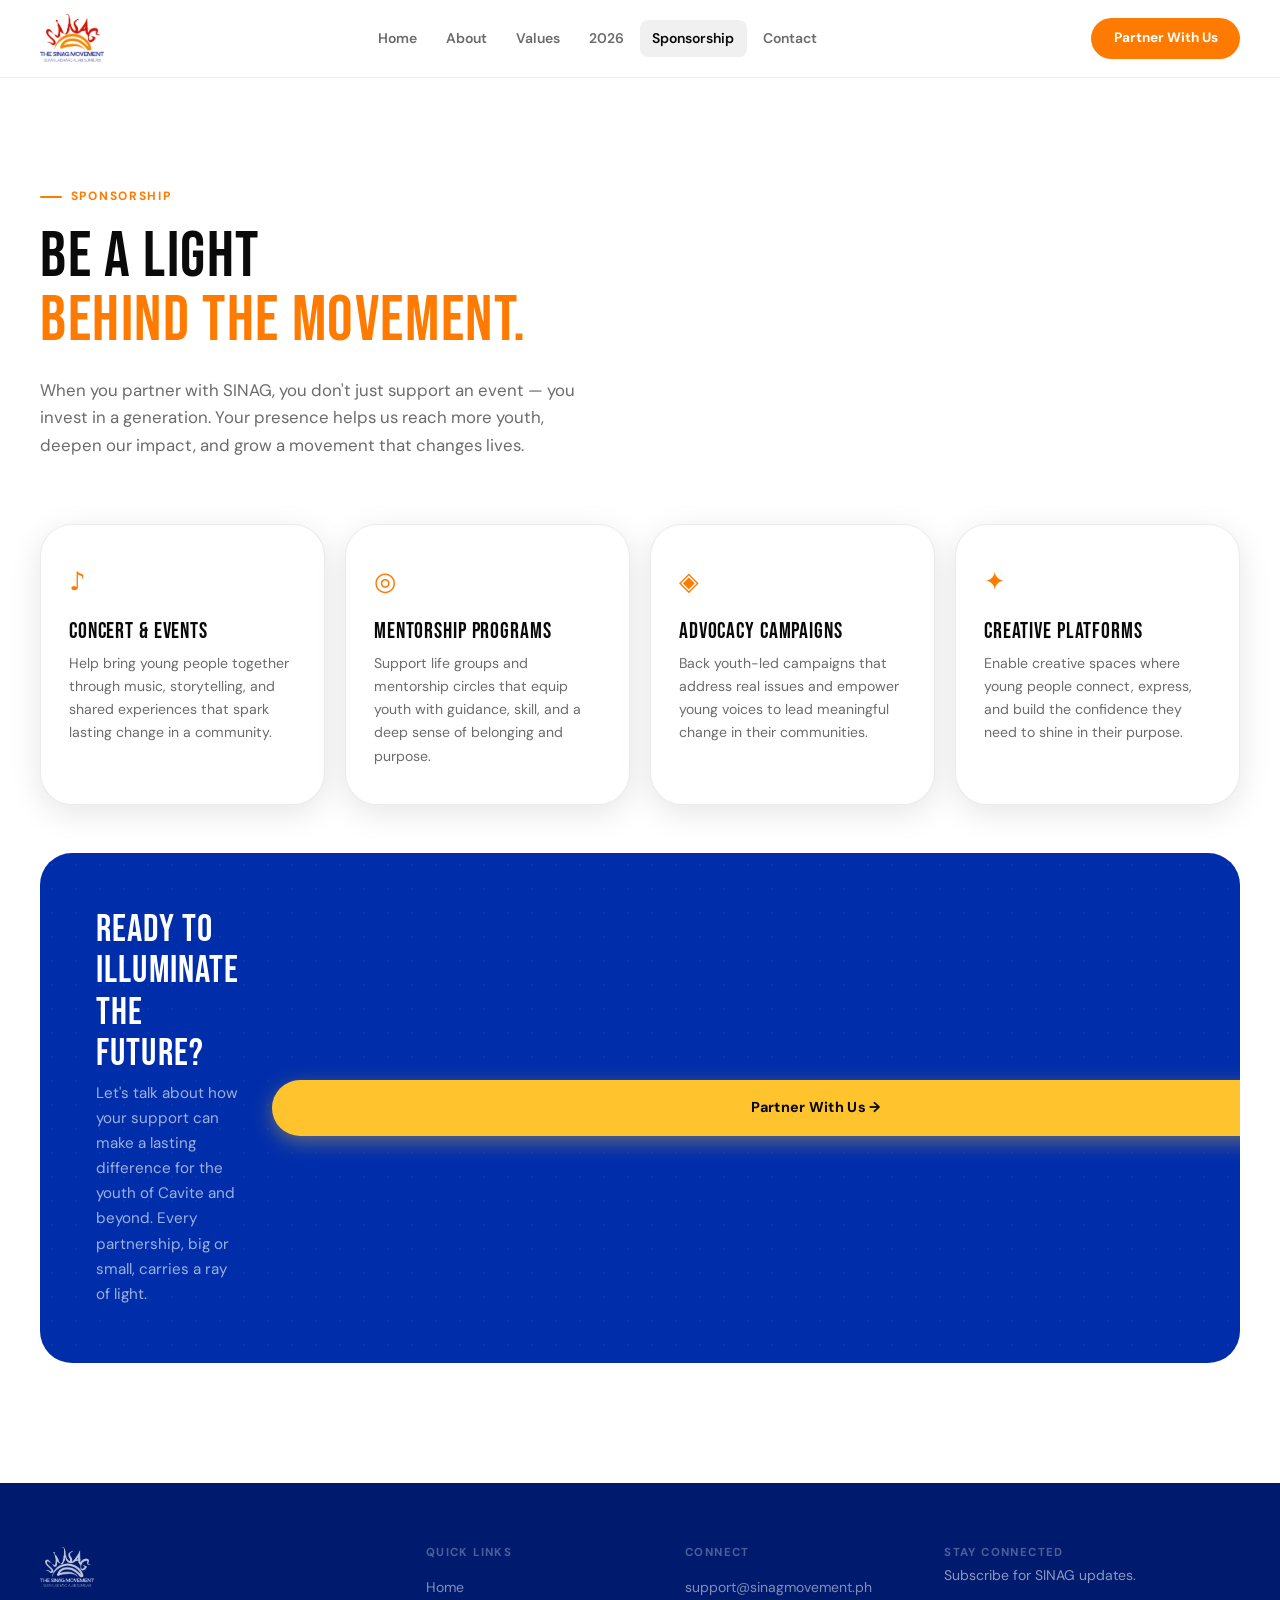
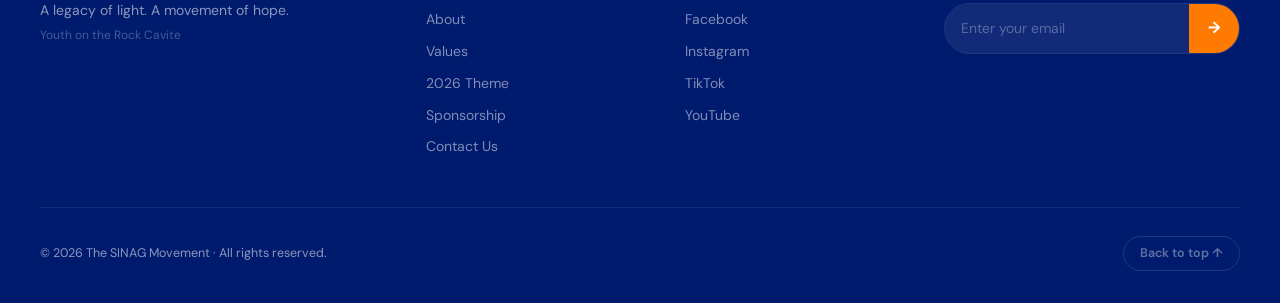
==== sponsorship.html @ fb081a38 "Breaking down landing pages into pages" ====
<!DOCTYPE html>
<html lang="en">
<head>
  <meta charset="UTF-8" />
  <meta name="viewport" content="width=device-width, initial-scale=1" />
  <title>Partner With SINAG — Sponsorship &amp; Support</title>
  <meta name="description" content="Partner with SINAG 2026 and invest in a generation. Your support powers concerts, mentorship, advocacy, and creative platforms for the youth." />
  <link rel="preconnect" href="https://fonts.googleapis.com" />
  <link rel="preconnect" href="https://fonts.gstatic.com" crossorigin />
  <link href="https://fonts.googleapis.com/css2?family=Bebas+Neue&family=DM+Sans:ital,opsz,wght@0,9..40,300;0,9..40,400;0,9..40,500;0,9..40,600;0,9..40,700;1,9..40,400&display=swap" rel="stylesheet" />
  <link rel="stylesheet" href="styles.css" />
</head>
<body>

  <!-- NAV -->
  <header class="nav-bar" id="top">
    <div class="container">
      <nav class="nav">
        <a class="nav__logo" href="index.html" aria-label="SINAG Movement home">
          <img src="assets/logo-official.png" alt="The SINAG Movement" />
        </a>
        <button class="nav__hamburger" aria-expanded="false" aria-controls="navMenu" aria-label="Toggle menu">
          <span></span><span></span><span></span>
        </button>
        <div class="nav__links" id="navMenu">
          <a href="index.html">Home</a>
          <a href="about.html">About</a>
          <a href="values.html">Values</a>
          <a href="2026.html">2026</a>
          <a href="sponsorship.html">Sponsorship</a>
          <a href="contact.html">Contact</a>
        </div>
        <a class="nav__cta" href="contact.html">Partner With Us</a>
      </nav>
    </div>
  </header>

  <main>

    <!-- SPONSORSHIP -->
    <section class="section page-top" id="sponsorship">
      <div class="container">

        <div class="sponsor-header">
          <div class="eyebrow">Sponsorship</div>
          <h2 class="section-title">Be a light<br><em>behind the movement.</em></h2>
          <p class="section-lead">When you partner with SINAG, you don't just support an event — you invest in a generation. Your presence helps us reach more youth, deepen our impact, and grow a movement that changes lives.</p>
        </div>

        <div class="sponsor-impact-grid">
          <div class="sponsor-impact reveal">
            <span class="sponsor-impact__icon">♪</span>
            <h3>Concert &amp; Events</h3>
            <p>Help bring young people together through music, storytelling, and shared experiences that spark lasting change in a community.</p>
          </div>
          <div class="sponsor-impact reveal">
            <span class="sponsor-impact__icon">◎</span>
            <h3>Mentorship Programs</h3>
            <p>Support life groups and mentorship circles that equip youth with guidance, skill, and a deep sense of belonging and purpose.</p>
          </div>
          <div class="sponsor-impact reveal">
            <span class="sponsor-impact__icon">◈</span>
            <h3>Advocacy Campaigns</h3>
            <p>Back youth-led campaigns that address real issues and empower young voices to lead meaningful change in their communities.</p>
          </div>
          <div class="sponsor-impact reveal">
            <span class="sponsor-impact__icon">✦</span>
            <h3>Creative Platforms</h3>
            <p>Enable creative spaces where young people connect, express, and build the confidence they need to shine in their purpose.</p>
          </div>
        </div>

        <div class="sponsor-cta-band">
          <div class="sponsor-cta-band__content">
            <h3>Ready to illuminate the future?</h3>
            <p>Let's talk about how your support can make a lasting difference for the youth of Cavite and beyond. Every partnership, big or small, carries a ray of light.</p>
          </div>
          <a class="btn btn--gold" href="contact.html">Partner With Us →</a>
        </div>

      </div>
    </section>

  </main>

  <!-- FOOTER -->
  <footer class="footer">
    <div class="container">
      <div class="footer-grid">
        <div class="footer-brand">
          <img src="assets/logo-official.png" alt="The SINAG Movement" class="footer-logo" loading="lazy" />
          <p>A legacy of light. A movement of hope.</p>
          <p class="footer-copy">Youth on the Rock Cavite</p>
        </div>
        <div class="footer-links">
          <h4>Quick Links</h4>
          <a href="index.html">Home</a>
          <a href="about.html">About</a>
          <a href="values.html">Values</a>
          <a href="2026.html">2026 Theme</a>
          <a href="sponsorship.html">Sponsorship</a>
          <a href="contact.html">Contact Us</a>
        </div>
        <div class="footer-links">
          <h4>Connect</h4>
          <a href="mailto:support@sinagmovement.ph">support@sinagmovement.ph</a>
          <a href="https://www.facebook.com" target="_blank" rel="noreferrer">Facebook</a>
          <a href="https://www.instagram.com" target="_blank" rel="noreferrer">Instagram</a>
          <a href="https://www.tiktok.com" target="_blank" rel="noreferrer">TikTok</a>
          <a href="https://www.youtube.com" target="_blank" rel="noreferrer">YouTube</a>
        </div>
        <div class="footer-newsletter">
          <h4>Stay Connected</h4>
          <p>Subscribe for SINAG updates.</p>
          <form class="newsletter-form" novalidate>
            <input type="email" placeholder="Enter your email" autocomplete="email" />
            <button type="submit" aria-label="Subscribe">→</button>
          </form>
        </div>
      </div>
      <div class="footer-bottom">
        <span>© 2026 The SINAG Movement · All rights reserved.</span>
        <a href="#top" class="footer-back">Back to top ↑</a>
      </div>
    </div>
  </footer>

  <script src="script.js"></script>
</body>
</html>
---- styles.css ----
/* =============================================================
   THE SINAG MOVEMENT 2026
   Palette : #E21D0D · #FF7A00 · #FFC42D · #002EAB · #38A7FF · #FFF7E6
   Fonts   : Bebas Neue (display) · DM Sans (body)
   ============================================================= */

/* ── Tokens ────────────────────────────────────────────────── */
:root {
  --red    : #E21D0D;
  --orange : #FF7A00;
  --gold   : #FFC42D;
  --blue   : #002EAB;
  --sky    : #38A7FF;
  --cream  : #FFF7E6;
  --ink    : #0A0A0A;
  --white  : #FFFFFF;
  --muted  : #6B6B6B;
  --line   : rgba(0,0,0,.08);

  --font-display : 'Bebas Neue', sans-serif;
  --font-body    : 'DM Sans', system-ui, sans-serif;

  --r-sm   : 8px;
  --r-md   : 16px;
  --r-lg   : 24px;
  --r-xl   : 32px;
  --r-pill : 999px;

  --sh-sm : 0 2px 8px rgba(0,0,0,.06);
  --sh-md : 0 8px 32px rgba(0,0,0,.10);
  --sh-lg : 0 24px 64px rgba(0,0,0,.14);
  --sh-xl : 0 40px 80px rgba(0,0,0,.20);
}

/* ── Reset ─────────────────────────────────────────────────── */
*, *::before, *::after { box-sizing: border-box; }
html { scroll-behavior: smooth; scroll-padding-top: 78px; }

body {
  margin: 0;
  font-family: var(--font-body);
  font-size: 1rem;
  line-height: 1.65;
  color: var(--ink);
  background: var(--white);
  -webkit-font-smoothing: antialiased;
}

h1,h2,h3,h4 { margin: 0 0 .5em; line-height: 1.08; }
p  { margin: 0 0 1em; }
ul { margin: 0 0 1em; padding-left: 1.25rem; }
img, video { display: block; max-width: 100%; }
a  { color: inherit; text-decoration: none; }
button, input, select, textarea { font: inherit; }

/* ── Layout ────────────────────────────────────────────────── */
.container {
  width: min(1200px, calc(100% - 2.5rem));
  margin: 0 auto;
}

.section {
  padding: 120px 0;
  position: relative;
}
.section--cream { background: var(--cream); }
.section--blue  { background: var(--blue);  color: var(--white); overflow: hidden; }
.section--dark  { background: var(--ink);    color: var(--white); }

.sr-only {
  position: absolute; width: 1px; height: 1px;
  padding: 0; margin: -1px; overflow: hidden;
  clip: rect(0,0,0,0); white-space: nowrap; border: 0;
}

/* ── Eyebrow label ─────────────────────────────────────────── */
.eyebrow {
  display: inline-flex;
  align-items: center;
  gap: .55rem;
  font-size: .75rem;
  font-weight: 700;
  letter-spacing: .14em;
  text-transform: uppercase;
  color: var(--orange);
  margin-bottom: 1.1rem;
}
.eyebrow::before {
  content: '';
  display: inline-block;
  width: 22px; height: 2px;
  background: currentColor;
  border-radius: 2px;
  flex-shrink: 0;
}
.eyebrow--light { color: var(--gold); }

/* ── Section title ─────────────────────────────────────────── */
.section-title {
  font-family: var(--font-display);
  font-size: clamp(2.4rem, 5vw, 4rem);
  font-weight: 400;
  letter-spacing: .025em;
  line-height: 1.0;
  margin-bottom: 1.5rem;
  color: var(--ink);
}
.section-title em        { font-style: normal; color: var(--orange); }
.section-title--light    { color: var(--white); }
.section-title--light em { color: var(--gold); }
.section-title--sm       { font-size: clamp(1.6rem, 3vw, 2.4rem); margin-bottom: 2rem; }

/* ── Section lead ──────────────────────────────────────────── */
.section-lead        { font-size: 1.05rem; color: var(--muted); max-width: 560px; margin-bottom: 3rem; }
.section-lead--light { color: rgba(255,255,255,.6); }

/* ── Buttons ───────────────────────────────────────────────── */
.btn {
  display: inline-flex;
  align-items: center;
  justify-content: center;
  gap: .4rem;
  padding: .9rem 2rem;
  border: 2px solid transparent;
  border-radius: var(--r-pill);
  font-size: .9rem;
  font-weight: 700;
  cursor: pointer;
  letter-spacing: .02em;
  white-space: nowrap;
  transition: transform .18s ease, box-shadow .18s ease, background .18s ease, color .18s ease, border-color .18s ease;
}
.btn:hover  { transform: translateY(-2px); }
.btn:active { transform: translateY(0); }
.btn--full  { width: 100%; }

.btn--red {
  background: var(--red); color: var(--white);
  box-shadow: 0 8px 24px rgba(226,29,13,.35);
}
.btn--red:hover { background: #c41a09; box-shadow: 0 12px 32px rgba(226,29,13,.5); }

.btn--blue {
  background: var(--blue); color: var(--white);
  box-shadow: 0 6px 20px rgba(0,46,171,.28);
}
.btn--blue:hover { background: #001e8a; }

.btn--orange {
  background: var(--orange); color: var(--white);
  box-shadow: 0 8px 24px rgba(255,122,0,.32);
}
.btn--orange:hover { background: #e06a00; }

.btn--gold {
  background: var(--gold); color: var(--ink);
  font-weight: 800;
  box-shadow: 0 6px 20px rgba(255,196,45,.38);
  width: 100%;
}
.btn--gold:hover { background: #e0ab1e; }

.btn--outline-blue {
  background: transparent; color: var(--blue);
  border-color: var(--blue);
  width: 100%;
}
.btn--outline-blue:hover { background: var(--blue); color: var(--white); }

.btn--outline-dark {
  background: transparent; color: var(--ink);
  border-color: rgba(0,0,0,.18);
  width: 100%;
}
.btn--outline-dark:hover { background: var(--ink); color: var(--white); border-color: var(--ink); }

.btn--ghost {
  background: rgba(255,255,255,.12);
  color: var(--white);
  border-color: rgba(255,255,255,.28);
  backdrop-filter: blur(8px);
}
.btn--ghost:hover { background: rgba(255,255,255,.22); }

/* ── Chips ─────────────────────────────────────────────────── */
.chip {
  display: inline-flex;
  align-items: center;
  gap: .35rem;
  padding: .4rem 1rem;
  border-radius: var(--r-pill);
  font-size: .82rem;
  font-weight: 700;
  border: 1.5px solid currentColor;
  letter-spacing: .03em;
}
.chip--orange { color: var(--orange); background: rgba(255,122,0,.1); }
.chip--gold   { color: #c48a00;       background: rgba(255,196,45,.15); }
.chip--red    { color: var(--red);    background: rgba(226,29,13,.1); }

/* =============================================================
   NAVIGATION
   ============================================================= */
.nav-bar {
  position: fixed;
  top: 0; left: 0; right: 0;
  z-index: 200;
  padding: .9rem 0;
  background: rgba(255,255,255,.95);
  backdrop-filter: blur(20px);
  -webkit-backdrop-filter: blur(20px);
  border-bottom: 1px solid rgba(0,0,0,.07);
  transition: box-shadow .2s ease, background .2s ease;
}
.nav-bar.scrolled {
  background: #fff;
  box-shadow: 0 2px 20px rgba(0,0,0,.08);
}

.nav { display: flex; align-items: center; gap: 2rem; }

.nav__logo { display: inline-flex; flex-shrink: 0; }
.nav__logo img { height: 48px; width: auto; object-fit: contain; }

.nav__links {
  display: flex;
  align-items: center;
  gap: .2rem;
  flex: 1;
  justify-content: center;
}
.nav__links a {
  font-size: .875rem;
  font-weight: 600;
  color: var(--muted);
  padding: .45rem .8rem;
  border-radius: var(--r-sm);
  transition: color .15s ease, background .15s ease;
}
.nav__links a:hover,
.nav__links a.active { color: var(--ink); background: rgba(0,0,0,.06); }

.nav__cta {
  display: inline-flex;
  align-items: center;
  padding: .6rem 1.4rem;
  background: var(--orange);
  color: var(--white);
  border-radius: var(--r-pill);
  font-size: .85rem;
  font-weight: 700;
  white-space: nowrap;
  flex-shrink: 0;
  transition: background .15s ease, transform .15s ease;
}
.nav__cta:hover { background: #e06a00; transform: translateY(-1px); }

.nav__hamburger {
  display: none;
  flex-direction: column;
  justify-content: center;
  gap: 5px;
  width: 44px; height: 44px;
  border: none;
  background: none;
  cursor: pointer;
  padding: 8px;
  border-radius: var(--r-sm);
  margin-left: auto;
}
.nav__hamburger span {
  display: block; height: 2px;
  background: var(--ink);
  border-radius: 2px;
  transition: transform .25s ease, opacity .25s ease;
}
.nav__hamburger.is-open span:nth-child(1) { transform: translateY(7px) rotate(45deg); }
.nav__hamburger.is-open span:nth-child(2) { opacity: 0; }
.nav__hamburger.is-open span:nth-child(3) { transform: translateY(-7px) rotate(-45deg); }

/* =============================================================
   HERO
   ============================================================= */
.hero {
  position: relative;
  min-height: calc(100dvh - 1.5rem);
  display: flex;
  align-items: center;
  overflow: hidden;
  padding: 140px 0 100px;
  margin: 0 1.25rem 1.25rem;
  border-radius: var(--r-xl);
}

.hero__bg {
  position: absolute; inset: 0; z-index: 0;
  background: linear-gradient(150deg, var(--blue) 0%, #003fd1 50%, #001e8a 100%);
}

.hero__rays {
  position: absolute; inset: 0; z-index: 1;
  background: repeating-conic-gradient(
    from 0deg at 50% -8%,
    rgba(255,122,0,.055) 0deg 4deg,
    transparent 4deg 12deg
  );
}

.hero__halftone {
  position: absolute; inset: 0; z-index: 2;
  background-image: radial-gradient(circle, rgba(255,255,255,.07) 1px, transparent 1px);
  background-size: 22px 22px;
}

.hero__glow {
  position: absolute;
  border-radius: 50%;
  filter: blur(90px);
  z-index: 1;
  pointer-events: none;
}
.hero__glow--orange { width: 660px; height: 520px; background: rgba(255,122,0,.2);  top: -140px; right: -120px; }
.hero__glow--red    { width: 420px; height: 420px; background: rgba(226,29,13,.16); bottom: -60px; left: 4%; }

.hero .container {
  position: relative; z-index: 3;
  display: grid;
  grid-template-columns: 1fr 400px;
  gap: 4rem;
  align-items: center;
}

.hero__eyebrow {
  display: flex;
  align-items: center;
  gap: .65rem;
  flex-wrap: wrap;
  margin-bottom: 1.75rem;
  font-size: .75rem;
  font-weight: 600;
  letter-spacing: .1em;
  text-transform: uppercase;
  color: rgba(255,255,255,.5);
}
.hero__dot { display: inline-block; width: 6px; height: 6px; border-radius: 50%; flex-shrink: 0; }
.hero__dot--orange { background: var(--orange); }
.hero__dot--gold   { background: var(--gold); }

.hero__headline {
  display: flex;
  flex-direction: column;
  font-family: var(--font-display);
  font-size: clamp(5rem, 10vw, 10rem);
  font-weight: 400;
  line-height: .92;
  letter-spacing: .02em;
  margin: 0 0 1.5rem;
  color: var(--white);
}
.hero__headline--accent { color: var(--gold); }

.hero__sublabel {
  font-size: .78rem;
  font-weight: 700;
  letter-spacing: .12em;
  text-transform: uppercase;
  color: rgba(255,255,255,.35);
  margin: 0 0 .6rem;
}

.hero__lead {
  font-size: 1.1rem;
  color: rgba(255,255,255,.68);
  max-width: 480px;
  margin-bottom: 2.25rem;
  line-height: 1.7;
}
.hero__lead em { color: var(--gold); font-style: normal; font-weight: 600; }

.hero__ctas  { display: flex; flex-wrap: wrap; gap: .75rem; margin-bottom: 2rem; }
.hero__chips { display: flex; flex-wrap: wrap; gap: .5rem; }

.hero__poster {
  aspect-ratio: 3/4;
  border-radius: var(--r-xl);
  background: rgba(255,255,255,.05);
  border: 2px solid rgba(255,255,255,.32);
  box-shadow: 0 0 0 6px rgba(255,255,255,.06), var(--sh-xl);
  display: flex;
  flex-direction: column;
  align-items: center;
  justify-content: center;
  text-align: center;
  padding: 2rem;
  backdrop-filter: blur(8px);
  gap: .75rem;
  transition: transform .3s ease, box-shadow .3s ease;
}
.hero__poster:hover { transform: translateY(-4px); box-shadow: 0 0 0 6px rgba(255,255,255,.1), var(--sh-xl); }
.hero__poster:hover { transform: translateY(-4px); }

.hero__poster-label {
  display: inline-block;
  padding: .3rem .8rem;
  background: rgba(255,122,0,.25);
  color: var(--orange);
  font-size: .7rem;
  font-weight: 700;
  letter-spacing: .1em;
  text-transform: uppercase;
  border-radius: var(--r-pill);
}
.hero__poster p    { font-size: .88rem; color: rgba(255,255,255,.4); margin: 0; }
.hero__poster-hint { font-size: .68rem; color: rgba(255,255,255,.2); font-family: monospace; }

.hero__scroll {
  position: absolute;
  bottom: 2rem; left: 50%;
  transform: translateX(-50%);
  display: flex;
  flex-direction: column;
  align-items: center;
  gap: .5rem;
  color: rgba(255,255,255,.28);
  font-size: .68rem;
  font-weight: 700;
  letter-spacing: .14em;
  text-transform: uppercase;
  z-index: 3;
}
.hero__scroll-line {
  width: 1px; height: 42px;
  background: linear-gradient(to bottom, rgba(255,255,255,.28), transparent);
  animation: scrollPulse 1.9s ease-in-out infinite;
}
@keyframes scrollPulse {
  0%,100% { opacity: .28; }
  50%      { opacity: .7; }
}

/* =============================================================
   MARQUEE
   ============================================================= */
.marquee { background: var(--orange); overflow: hidden; padding: .9rem 0; }
.marquee__track {
  display: flex;
  gap: 2.5rem;
  white-space: nowrap;
  animation: marquee 32s linear infinite;
}
.marquee__track span {
  font-family: var(--font-display);
  font-size: 1rem;
  letter-spacing: .06em;
  color: var(--white);
  flex-shrink: 0;
}
@keyframes marquee {
  from { transform: translateX(0); }
  to   { transform: translateX(-50%); }
}

/* =============================================================
   ABOUT
   ============================================================= */
.about-grid {
  display: grid;
  grid-template-columns: 1fr 1fr;
  gap: 6rem;
  align-items: start;
}

.about-text p { color: #3c3c3c; line-height: 1.75; }
.about-text .btn { margin-top: .5rem; }

.about-cards { display: flex; flex-direction: column; gap: 1.25rem; }

.vm-card {
  padding: 2rem;
  border-radius: var(--r-lg);
  background: var(--white);
  box-shadow: var(--sh-md);
  position: relative;
  overflow: hidden;
  transition: transform .2s ease, box-shadow .2s ease;
}
.vm-card:hover { transform: translateY(-4px); box-shadow: var(--sh-lg); }
.vm-card::before {
  content: '';
  position: absolute; top: 0; left: 0;
  width: 100%; height: 4px;
}
.vm-card--blue::before   { background: var(--blue); }
.vm-card--orange::before { background: var(--orange); }

.vm-card__label {
  font-size: .72rem;
  font-weight: 700;
  letter-spacing: .12em;
  text-transform: uppercase;
  margin-bottom: .75rem;
}
.vm-card--blue .vm-card__label   { color: var(--blue); }
.vm-card--orange .vm-card__label { color: var(--orange); }
.vm-card p { font-size: .92rem; color: var(--muted); margin: 0; line-height: 1.65; }

.about-stats {
  display: flex;
  align-items: center;
  background: var(--white);
  border-radius: var(--r-lg);
  box-shadow: var(--sh-sm);
  overflow: hidden;
  border: 1px solid var(--line);
}
.about-stat {
  flex: 1;
  display: flex; flex-direction: column;
  align-items: center;
  padding: 1.25rem 1rem;
  gap: .2rem;
}
.about-stat__num {
  font-family: var(--font-display);
  font-size: 2rem; line-height: 1;
  color: var(--orange); letter-spacing: .02em;
}
.about-stat__label {
  font-size: .68rem; font-weight: 700;
  letter-spacing: .06em; text-transform: uppercase;
  color: var(--muted); text-align: center;
}
.about-stat-rule { width: 1px; height: 44px; background: var(--line); flex-shrink: 0; }

/* =============================================================
   FRAMEWORK
   ============================================================= */
.section--blue::before {
  content: '';
  position: absolute; inset: 0;
  background-image: radial-gradient(circle, rgba(255,255,255,.045) 1px, transparent 1px);
  background-size: 26px 26px;
  pointer-events: none; z-index: 0;
}
.section--blue .container { position: relative; z-index: 1; }

.framework-header {
  text-align: center;
  max-width: 680px;
  margin: 0 auto 4rem;
}
.framework-header .section-lead { margin-left: auto; margin-right: auto; }

.sinag-grid {
  display: grid;
  grid-template-columns: repeat(5, 1fr);
  gap: 1rem;
  margin-bottom: 5rem;
}

.sinag-card {
  background: rgba(255,255,255,.07);
  border: 1px solid rgba(255,255,255,.11);
  border-radius: var(--r-lg);
  padding: 2rem 1.5rem;
  text-align: center;
  transition: background .2s ease, transform .2s ease;
}
.sinag-card:hover { background: rgba(255,255,255,.13); transform: translateY(-5px); }

.sinag-letter { font-family: var(--font-display); font-size: 5.5rem; line-height: 1; margin-bottom: .4rem; }
.sinag-word {
  font-family: var(--font-display);
  font-size: 1rem; letter-spacing: .1em;
  color: var(--white); margin-bottom: .75rem;
  font-weight: 400;
}
.sinag-card p { font-size: .82rem; color: rgba(255,255,255,.58); line-height: 1.6; margin: 0; }

.core-values-header {
  text-align: center;
  margin-bottom: 2.5rem;
  padding-top: 1rem;
  border-top: 1px solid rgba(255,255,255,.1);
}

.values-grid {
  display: grid;
  grid-template-columns: repeat(3, 1fr);
  gap: 1.25rem;
}

.value-card {
  border-radius: var(--r-xl);
  overflow: hidden;
  display: flex; flex-direction: column;
  transition: transform .2s ease, box-shadow .2s ease;
  box-shadow: var(--sh-md);
}
.value-card:hover { transform: translateY(-6px); box-shadow: var(--sh-xl); }

.value-card--orange { background: linear-gradient(160deg, #e06500 0%, var(--orange) 100%); }
.value-card--sky    { background: linear-gradient(160deg, #1570c0 0%, var(--sky) 100%); }
.value-card--red    { background: linear-gradient(160deg, #a01408 0%, var(--red) 100%); }

.value-card__num {
  font-family: var(--font-display); font-size: 5rem; line-height: 1;
  opacity: .18; padding: 1.5rem 2rem 0; color: var(--white);
}
.value-card__body {
  padding: .25rem 2rem 2rem; flex: 1;
  display: flex; flex-direction: column;
}
.value-card h3 {
  font-family: var(--font-display); font-size: 2.6rem;
  font-weight: 400; letter-spacing: .04em;
  color: var(--white); margin-bottom: .2rem;
}
.value-card__tagline { font-size: .78rem; color: rgba(255,255,255,.72); margin-bottom: 1rem; }
.value-card__tagline em { font-style: italic; }
.value-card__body > p { font-size: .9rem; color: rgba(255,255,255,.83); line-height: 1.65; margin-bottom: 1.25rem; flex: 1; }

.value-list { list-style: none; padding: 0; margin: 0; display: flex; flex-direction: column; gap: .5rem; }
.value-list li {
  font-size: .8rem; font-weight: 600;
  color: rgba(255,255,255,.85);
  padding: .4rem .8rem;
  background: rgba(255,255,255,.16);
  border-radius: var(--r-pill);
}

/* =============================================================
   CALLOUT BAND
   ============================================================= */
.callout-band { background: var(--gold); padding: 3rem 0; }
.callout-band .container {
  display: flex; flex-direction: column;
  align-items: center; text-align: center; gap: .75rem;
}
.callout-band p { font-size: 1.05rem; color: var(--ink); max-width: 680px; margin: 0; line-height: 1.7; }
.callout-band__line { font-family: var(--font-display); font-size: 1.6rem; letter-spacing: .04em; color: var(--blue); }

/* =============================================================
   2026 THEME
   ============================================================= */
#theme2026 { overflow: hidden; }

.theme-container {
  display: grid;
  grid-template-columns: 1fr 1fr;
  gap: 5rem;
  align-items: start;
  position: relative; z-index: 1;
}

.theme-title { font-size: clamp(3rem, 6.5vw, 6rem); }

.theme-badge {
  display: inline-flex; align-items: center;
  padding: .35rem 1rem;
  background: rgba(226,29,13,.1); color: var(--red);
  font-size: .75rem; font-weight: 700;
  letter-spacing: .1em; text-transform: uppercase;
  border-radius: var(--r-pill);
  border: 1.5px solid rgba(226,29,13,.18);
  margin-bottom: 1.5rem;
}

.theme-left p { color: #3c3c3c; line-height: 1.75; }
.theme-left .btn { margin-top: .5rem; }

.theme-context-card {
  background: var(--white); border-radius: var(--r-xl);
  padding: 2.25rem; box-shadow: var(--sh-lg);
  border: 1.5px solid var(--line); margin-bottom: 1.25rem;
}
.theme-context-card__label {
  font-size: .72rem; font-weight: 700;
  letter-spacing: .12em; text-transform: uppercase;
  color: var(--red); margin-bottom: 1rem;
}
.theme-context-card p { font-size: .92rem; color: var(--muted); line-height: 1.7; margin-bottom: .85rem; }
.theme-context-card p strong { color: var(--ink); }

.theme-quote {
  font-size: .95rem; font-style: italic;
  color: var(--blue); font-weight: 600;
  border-left: 3px solid var(--orange);
  padding-left: 1rem; margin: 0; line-height: 1.55;
}

.theme-methods { display: flex; gap: .75rem; }
.theme-method {
  flex: 1; display: flex; flex-direction: column;
  align-items: center; gap: .4rem;
  padding: 1.2rem .75rem; border-radius: var(--r-lg);
  font-size: .75rem; font-weight: 700; letter-spacing: .04em; text-align: center;
}
.theme-method__icon { font-size: 1.35rem; }
.theme-method--orange { background: rgba(255,122,0,.1);  color: var(--orange); border: 1.5px solid rgba(255,122,0,.18); }
.theme-method--blue   { background: rgba(0,46,171,.07);  color: var(--blue);   border: 1.5px solid rgba(0,46,171,.14); }
.theme-method--red    { background: rgba(226,29,13,.07); color: var(--red);    border: 1.5px solid rgba(226,29,13,.14); }

.year-bg {
  position: absolute; bottom: -3rem; right: -3rem;
  font-family: var(--font-display);
  font-size: clamp(9rem, 20vw, 20rem); line-height: 1;
  color: rgba(0,0,0,.04); pointer-events: none;
  user-select: none; letter-spacing: -.02em; z-index: 0;
}

/* =============================================================
   SPONSORSHIP
   ============================================================= */
.sponsor-header { max-width: 680px; margin-bottom: 4rem; }

.sponsor-impact-grid {
  display: grid;
  grid-template-columns: repeat(4, 1fr);
  gap: 1.25rem;
  margin-bottom: 3rem;
}

.sponsor-impact {
  background: var(--white);
  border-radius: var(--r-xl);
  padding: 2.25rem 1.75rem;
  box-shadow: var(--sh-md);
  border: 1.5px solid var(--line);
  transition: transform .2s ease, box-shadow .2s ease;
}
.sponsor-impact:hover { transform: translateY(-5px); box-shadow: var(--sh-lg); }

.sponsor-impact__icon {
  font-size: 1.6rem;
  color: var(--orange);
  margin-bottom: 1.1rem;
  display: block;
}
.sponsor-impact h3 {
  font-family: var(--font-display);
  font-size: 1.35rem; font-weight: 400;
  letter-spacing: .04em; color: var(--ink);
  margin-bottom: .5rem;
}
.sponsor-impact p { font-size: .88rem; color: var(--muted); line-height: 1.65; margin: 0; }

.sponsor-cta-band {
  background: var(--blue);
  border-radius: var(--r-xl);
  padding: 3.5rem;
  display: flex;
  align-items: center;
  justify-content: space-between;
  gap: 2rem;
  position: relative;
  overflow: hidden;
}
.sponsor-cta-band::before {
  content: '';
  position: absolute; inset: 0;
  background-image: radial-gradient(circle, rgba(255,255,255,.04) 1px, transparent 1px);
  background-size: 24px 24px;
  pointer-events: none;
}
.sponsor-cta-band__content { position: relative; flex: 1; }
.sponsor-cta-band__content h3 {
  font-family: var(--font-display);
  font-size: clamp(1.6rem, 3vw, 2.4rem); font-weight: 400;
  letter-spacing: .03em; color: var(--white);
  margin-bottom: .4rem;
}
.sponsor-cta-band__content p {
  font-size: .95rem; color: rgba(255,255,255,.62);
  margin: 0; max-width: 500px; line-height: 1.65;
}
.sponsor-cta-band .btn { position: relative; flex-shrink: 0; }

/* =============================================================
   CONTACT
   ============================================================= */
.contact-grid {
  display: grid;
  grid-template-columns: 1fr 1fr;
  gap: 5rem; align-items: start;
}

.contact-lead { font-size: 1rem; color: rgba(255,255,255,.58); max-width: 400px; margin-bottom: 2.5rem; }

.contact-types { display: flex; flex-direction: column; gap: 1.5rem; }
.contact-type  { display: flex; gap: 1rem; align-items: flex-start; }
.contact-type__icon {
  display: flex; align-items: center; justify-content: center;
  width: 40px; height: 40px; border-radius: var(--r-md);
  font-size: 1.1rem; flex-shrink: 0;
}
.contact-type h4 { font-size: .95rem; font-weight: 700; color: var(--white); margin-bottom: .2rem; }
.contact-type p  { font-size: .85rem; color: rgba(255,255,255,.5); margin: 0; }

.contact-form {
  background: var(--white); border-radius: var(--r-xl);
  padding: 2.5rem; box-shadow: var(--sh-xl);
  display: flex; flex-direction: column; gap: 1rem;
}

.form-row { display: grid; grid-template-columns: 1fr 1fr; gap: 1rem; }

.form-field { display: flex; flex-direction: column; gap: .4rem; }
.form-field span { font-size: .72rem; font-weight: 700; letter-spacing: .08em; text-transform: uppercase; color: var(--muted); }
.form-field input,
.form-field select,
.form-field textarea {
  padding: .8rem 1rem;
  border: 1.5px solid var(--line);
  border-radius: var(--r-md);
  background: #fafafa;
  font-size: .95rem; color: var(--ink);
  outline: none; resize: vertical; appearance: none;
  transition: border-color .15s ease, box-shadow .15s ease;
}
.form-field input:focus,
.form-field select:focus,
.form-field textarea:focus {
  border-color: var(--orange);
  box-shadow: 0 0 0 3px rgba(255,122,0,.12);
  background: var(--white);
}

/* =============================================================
   FOOTER
   ============================================================= */
.footer { background: #001a6e; color: rgba(255,255,255,.55); padding: 4rem 0 2rem; }

.footer-grid {
  display: grid;
  grid-template-columns: 1.6fr 1fr 1fr 1.4fr;
  gap: 3rem;
  padding-bottom: 3rem;
  border-bottom: 1px solid rgba(255,255,255,.07);
  margin-bottom: 1.75rem;
}

.footer-logo { height: 40px; width: auto; filter: brightness(0) invert(1); opacity: .75; margin-bottom: .75rem; }
.footer-brand p { font-size: .875rem; margin: 0 0 .25rem; }
.footer-copy { font-size: .75rem !important; color: rgba(255,255,255,.28) !important; }

.footer-links { display: flex; flex-direction: column; gap: .55rem; }
.footer-links h4 { font-size: .72rem; font-weight: 700; letter-spacing: .12em; text-transform: uppercase; color: rgba(255,255,255,.3); margin-bottom: .5rem; }
.footer-links a { font-size: .875rem; color: rgba(255,255,255,.5); transition: color .15s ease; }
.footer-links a:hover { color: var(--white); }

.footer-newsletter h4 { font-size: .72rem; font-weight: 700; letter-spacing: .12em; text-transform: uppercase; color: rgba(255,255,255,.3); margin-bottom: .3rem; }
.footer-newsletter p { font-size: .875rem; margin-bottom: 1rem; }

.newsletter-form {
  display: flex; border-radius: var(--r-pill);
  overflow: hidden; border: 1.5px solid rgba(255,255,255,.12);
}
.newsletter-form input {
  flex: 1; padding: .7rem 1rem;
  background: rgba(255,255,255,.07); border: none;
  color: var(--white); font-size: .875rem; outline: none;
}
.newsletter-form input::placeholder { color: rgba(255,255,255,.3); }
.newsletter-form button {
  padding: .7rem 1.2rem; background: var(--orange);
  color: var(--white); border: none;
  font-size: 1rem; font-weight: 700; cursor: pointer;
  transition: background .15s ease;
}
.newsletter-form button:hover { background: #e06a00; }

.footer-bottom { display: flex; align-items: center; justify-content: space-between; font-size: .78rem; }
.footer-back {
  font-weight: 600; color: rgba(255,255,255,.38);
  border: 1px solid rgba(255,255,255,.12);
  padding: .4rem 1rem; border-radius: var(--r-pill);
  transition: all .15s ease;
}
.footer-back:hover { color: var(--white); background: rgba(255,255,255,.08); }

/* =============================================================
   FRAMEWORK INTRO SECTION
   ============================================================= */
.fw-intro-section { padding-bottom: 4rem; }

.fw-intro { max-width: 600px; }

.fw-intro__scroll-hint {
  display: flex;
  align-items: center;
  gap: 1rem;
  font-size: .72rem;
  font-weight: 700;
  letter-spacing: .14em;
  text-transform: uppercase;
  color: rgba(255,255,255,.28);
  margin-top: 2rem;
}
.fw-intro__scroll-line {
  width: 1px;
  height: 42px;
  background: linear-gradient(to bottom, rgba(255,255,255,.28), transparent);
  animation: scrollPulse 1.9s ease-in-out infinite;
}

/* =============================================================
   FRAMEWORK SCROLL THEATER
   ============================================================= */
.fw-scroll {
  height: 500vh;
  position: relative;
  background: var(--blue);
}

.fw-stage {
  position: sticky;
  top: 0;
  height: 100vh;
  display: flex;
  align-items: center;
  justify-content: center;
  overflow: hidden;
}

.fw-dotgrid {
  position: absolute; inset: 0;
  background-image: radial-gradient(circle, rgba(255,255,255,.045) 1px, transparent 1px);
  background-size: 26px 26px;
  pointer-events: none; z-index: 0;
}

/* Side progress bar */
.fw-progress {
  position: absolute;
  left: 2.5rem;
  top: 50%;
  transform: translateY(-50%);
  width: 2px;
  height: 100px;
  background: rgba(0,0,0,.12);
  border-radius: 2px;
  z-index: 10;
  transition: background .5s ease;
}
.fw-stage[data-dark] .fw-progress { background: rgba(255,255,255,.12); }

.fw-progress__fill {
  width: 100%;
  height: 0%;
  background: var(--ink);
  border-radius: 2px;
  transition: height .15s ease, background .5s ease;
}
.fw-stage[data-dark] .fw-progress__fill { background: var(--gold); }

/* Counter */
.fw-counter {
  position: absolute;
  right: 3rem;
  bottom: 3rem;
  font-family: var(--font-display);
  letter-spacing: .05em;
  z-index: 10;
  display: flex;
  align-items: baseline;
  gap: .4rem;
}
.fw-counter__current {
  font-size: 2rem;
  line-height: 1;
  color: var(--ink);
  transition: all .3s ease, color .5s ease;
}
.fw-stage[data-dark] .fw-counter__current { color: var(--white); }

.fw-counter__sep,
.fw-counter__total {
  font-size: 1rem;
  color: rgba(0,0,0,.28);
  transition: color .5s ease;
}
.fw-stage[data-dark] .fw-counter__sep,
.fw-stage[data-dark] .fw-counter__total { color: rgba(255,255,255,.28); }

/* Nav dots */
.fw-dots {
  position: absolute;
  right: 3rem;
  top: 50%;
  transform: translateY(-50%);
  display: flex;
  flex-direction: column;
  gap: .5rem;
  z-index: 10;
}
.fw-dot {
  width: 6px;
  height: 6px;
  border-radius: 50%;
  background: rgba(0,0,0,.18);
  cursor: pointer;
  transition: background .3s ease, transform .3s ease;
}
.fw-dot.active {
  background: var(--ink);
  transform: scale(1.4);
}
/* On dark scenes, dots flip to white */
.fw-stage[data-dark] .fw-dot         { background: rgba(255,255,255,.2); }
.fw-stage[data-dark] .fw-dot.active  { background: var(--white); }

/* Stage bg transitions with each letter */
.fw-stage { transition: background-color .65s cubic-bezier(.4,0,.2,1); }

/* Scenes */
.fw-scene {
  position: absolute;
  inset: 0;
  display: flex;
  align-items: center;
  justify-content: center;
  gap: clamp(2rem, 5vw, 7rem);
  padding: 0 clamp(3rem, 8vw, 10rem);
  opacity: 0;
  pointer-events: none;
  z-index: 1;
}

/* Entrance: comes from below */
.fw-scene__letter,
.fw-scene__content {
  transform: translateY(50px);
  opacity: 0;
  transition: transform .55s cubic-bezier(.16,1,.3,1), opacity .55s ease;
}
.fw-scene__content { transition-delay: .1s; }

.fw-scene.active {
  opacity: 1;
  pointer-events: auto;
}
.fw-scene.active .fw-scene__letter,
.fw-scene.active .fw-scene__content {
  transform: translateY(0);
  opacity: 1;
}

/* Exit: goes up */
.fw-scene.exiting .fw-scene__letter,
.fw-scene.exiting .fw-scene__content {
  transform: translateY(-40px);
  opacity: 0;
}

/* Ghost big letter behind */
.fw-scene__ghost {
  position: absolute;
  font-family: var(--font-display);
  font-size: 60vw;
  line-height: 1;
  color: rgba(255,255,255,.03);
  right: -5vw;
  bottom: -10vw;
  pointer-events: none;
  user-select: none;
  letter-spacing: -.05em;
  transition: opacity .4s ease;
}

/* Main letter */
.fw-scene__letter {
  font-family: var(--font-display);
  font-size: clamp(9rem, 16vw, 17rem);
  line-height: .9;
  letter-spacing: -.02em;
  flex-shrink: 0;
  filter: drop-shadow(0 0 80px currentColor);
}

/* Content */
.fw-scene__content { max-width: 440px; }

.fw-scene__num {
  font-size: .68rem;
  font-weight: 700;
  letter-spacing: .2em;
  text-transform: uppercase;
  color: var(--fw-num-color, rgba(255,255,255,.28));
  margin-bottom: 1rem;
}

.fw-scene__word {
  font-family: var(--font-display);
  font-size: clamp(2rem, 4vw, 3.2rem);
  letter-spacing: .04em;
  color: var(--fw-word-color, var(--white));
  line-height: 1;
  margin-bottom: .75rem;
}

.fw-scene__body {
  font-size: 1rem;
  color: var(--fw-body-color, rgba(255,255,255,.6));
  line-height: 1.78;
  margin: 0 0 1.5rem;
}

.fw-scene__tag {
  display: inline-flex;
  align-items: center;
  gap: .4rem;
  padding: .35rem .9rem;
  border-radius: var(--r-pill);
  font-size: .72rem;
  font-weight: 700;
  letter-spacing: .1em;
  text-transform: uppercase;
  color: var(--tag-color);
  border: 1.5px solid var(--tag-color);
  background: rgba(255,255,255,.05);
}

/* =============================================================
   CORE VALUES: GLOW CARDS
   ============================================================= */
.vc-header { margin-bottom: 2.5rem; }

.vc-grid {
  display: grid;
  grid-template-columns: repeat(3, 1fr);
  gap: 1.5rem;
}

.vc {
  position: relative;
  background: rgba(255,255,255,.04);
  border: 1px solid rgba(255,255,255,.1);
  border-radius: var(--r-xl);
  padding: 2.5rem 2rem;
  overflow: hidden;
  cursor: default;
  transition: transform .45s cubic-bezier(.16,1,.3,1), border-color .4s ease, box-shadow .4s ease;
}
.vc:hover {
  transform: translateY(-10px);
  border-color: rgba(255,255,255,.2);
  box-shadow: 0 30px 80px rgba(0,0,0,.35);
}

.vc__glow {
  position: absolute;
  top: -40%;
  left: 50%;
  transform: translateX(-50%);
  width: 200%;
  height: 220%;
  background: radial-gradient(ellipse at 50% 10%, var(--vc-color), transparent 55%);
  opacity: 0;
  transition: opacity .5s ease;
  pointer-events: none;
}
.vc:hover .vc__glow { opacity: .18; }

.vc__num {
  font-size: .68rem;
  font-weight: 700;
  letter-spacing: .2em;
  text-transform: uppercase;
  color: rgba(255,255,255,.18);
  margin-bottom: 2rem;
}

.vc__icon {
  position: absolute;
  top: 1.75rem;
  right: 1.75rem;
  font-size: 1.3rem;
  color: var(--vc-color);
  opacity: .35;
  transition: opacity .35s ease, transform .35s ease;
}
.vc:hover .vc__icon { opacity: .9; transform: scale(1.2) rotate(15deg); }

.vc__name {
  font-family: var(--font-display);
  font-size: clamp(3rem, 5vw, 4.5rem);
  line-height: .9;
  color: var(--vc-color);
  letter-spacing: .03em;
  margin-bottom: .75rem;
}

.vc__tagline {
  font-size: .82rem;
  color: rgba(255,255,255,.36);
  font-style: italic;
  line-height: 1.55;
  margin: 0 0 1.75rem;
}

.vc__body p {
  font-size: .92rem;
  color: rgba(255,255,255,.58);
  line-height: 1.72;
  margin-bottom: 1.25rem;
}

.vc__list {
  list-style: none;
  padding: 0; margin: 0;
  display: flex;
  flex-direction: column;
  gap: .45rem;
}
.vc__list li {
  font-size: .78rem;
  font-weight: 600;
  color: rgba(255,255,255,.6);
  padding: .38rem .85rem;
  background: rgba(255,255,255,.07);
  border-radius: var(--r-pill);
  border-left: 2px solid var(--vc-color);
}

/* =============================================================
   PAGE TOP (first section on sub-pages — clears fixed nav)
   ============================================================= */
.page-top { padding-top: 180px; }

/* =============================================================
   ABOUT QUOTE CARD
   ============================================================= */
.about-quote-card {
  background: var(--white);
  border-radius: var(--r-lg);
  padding: 2rem;
  box-shadow: var(--sh-md);
  border-left: 4px solid var(--orange);
  margin-top: 1.25rem;
}
.about-quote-card p {
  font-size: 1rem; font-style: italic;
  color: var(--ink); line-height: 1.7; margin: 0 0 .75rem;
}
.about-quote-card cite {
  font-size: .72rem; font-weight: 700;
  letter-spacing: .1em; text-transform: uppercase;
  color: var(--orange); font-style: normal;
}

/* =============================================================
   VISION BLOCK
   ============================================================= */
.vision-block {
  background: var(--blue);
  padding: 140px 0;
  text-align: center;
  position: relative;
  overflow: hidden;
}
.vision-block::before {
  content: '';
  position: absolute; inset: 0;
  background-image: radial-gradient(circle, rgba(255,255,255,.045) 1px, transparent 1px);
  background-size: 26px 26px;
  pointer-events: none;
}
.vision-block .container { position: relative; z-index: 1; }
.vision-block__label {
  display: block;
  font-size: .72rem; font-weight: 700;
  letter-spacing: .22em; text-transform: uppercase;
  color: rgba(255,255,255,.4);
  margin-bottom: 2.5rem;
}
.vision-statement {
  font-family: var(--font-display);
  font-size: clamp(2.4rem, 5.5vw, 5rem);
  font-weight: 400; letter-spacing: .015em;
  color: var(--white);
  max-width: 960px; margin: 0 auto;
  line-height: 1.08;
}
.vision-statement em { color: var(--gold); font-style: normal; }

/* =============================================================
   MISSION BLOCK
   ============================================================= */
.mission-block {
  background: var(--cream);
  padding: 140px 0;
  text-align: center;
  position: relative;
  overflow: hidden;
}
.mission-block__label {
  display: block;
  font-size: .72rem; font-weight: 700;
  letter-spacing: .22em; text-transform: uppercase;
  color: var(--orange);
  margin-bottom: 2.5rem;
}
.mission-statement {
  font-family: var(--font-display);
  font-size: clamp(2rem, 4.8vw, 4.2rem);
  font-weight: 400; letter-spacing: .015em;
  color: var(--ink);
  max-width: 960px; margin: 0 auto;
  line-height: 1.1;
}
.mission-statement em { color: var(--orange); font-style: normal; }

/* =============================================================
   SCROLL REVEAL
   ============================================================= */
.reveal { opacity: 0; transform: translateY(26px); transition: opacity .6s ease, transform .6s ease; }
.reveal.visible  { opacity: 1; transform: translateY(0); }
.reveal--delay-1 { transition-delay: .1s; }
.reveal--delay-2 { transition-delay: .2s; }
.reveal--delay-3 { transition-delay: .3s; }

/* =============================================================
   RESPONSIVE
   ============================================================= */
@media (max-width: 1024px) {
  .sinag-grid          { grid-template-columns: repeat(3, 1fr); }
  .footer-grid         { grid-template-columns: 1fr 1fr; gap: 2rem; }
  .sponsor-impact-grid { grid-template-columns: repeat(2, 1fr); }
  .vc-grid             { grid-template-columns: repeat(3, 1fr); }
}

@media (max-width: 900px) {
  .nav__links { display: none; }
  .nav__links.open {
    display: flex; flex-direction: column; align-items: flex-start;
    position: fixed; inset: 0;
    background: rgba(255,255,255,.98); backdrop-filter: blur(20px);
    padding: 5.5rem 2rem 2rem; z-index: 199; overflow-y: auto; gap: 0;
  }
  .nav__links.open a { font-size: 1.5rem; padding: .85rem 1rem; width: 100%; border-radius: var(--r-md); color: var(--ink); }
  .nav__hamburger  { display: flex; }
  .nav > .nav__cta { display: none; }

  .hero .container { grid-template-columns: 1fr; }
  .hero__poster    { display: none; }

  .about-grid           { grid-template-columns: 1fr; gap: 3rem; }
  .sinag-grid           { grid-template-columns: repeat(2, 1fr); }
  .values-grid          { grid-template-columns: 1fr; }
  .theme-container      { grid-template-columns: 1fr; gap: 3rem; }
  .sponsor-impact-grid  { grid-template-columns: 1fr 1fr; }
  .sponsor-cta-band     { flex-direction: column; text-align: center; padding: 2.5rem; }
  .sponsor-cta-band__content p { max-width: 100%; }
  .contact-grid         { grid-template-columns: 1fr; gap: 3rem; }
  .form-row             { grid-template-columns: 1fr; }
  .footer-grid          { grid-template-columns: 1fr 1fr; }

  /* Scroll theater: side elements hidden on tablet */
  .fw-progress  { display: none; }
  .fw-counter   { right: 1.5rem; bottom: 1.5rem; }
  .fw-dots      { right: 1.5rem; }
  .fw-scene     { gap: 2rem; padding: 0 4rem 0 2rem; }
  .vc-grid      { grid-template-columns: 1fr; gap: 1.25rem; }
}

@media (max-width: 600px) {
  .section        { padding: 80px 0; }
  .hero           { padding: 100px 0 80px; margin: 0 .75rem .75rem; border-radius: var(--r-lg); }
  .hero__headline { font-size: clamp(3.5rem, 14vw, 5.5rem); }
  .sinag-grid           { grid-template-columns: 1fr; }
  .sponsor-impact-grid  { grid-template-columns: 1fr; }
  .theme-methods        { flex-direction: column; }
  .callout-band__line   { font-size: 1.2rem; }
  .footer-grid          { grid-template-columns: 1fr; }
  .contact-form         { padding: 1.75rem; }

  /* Scroll theater mobile */
  .fw-scroll    { height: 400vh; }
  .fw-scene     { flex-direction: column; align-items: flex-start; padding: 5rem 1.5rem 2rem; gap: 1rem; justify-content: center; }
  .fw-scene__letter  { font-size: clamp(6rem, 25vw, 10rem); }
  .fw-scene__ghost   { display: none; }
  .fw-dots      { display: none; }
  .fw-counter   { right: 1.25rem; bottom: 1.25rem; }
  .vc-grid      { grid-template-columns: 1fr; }
}
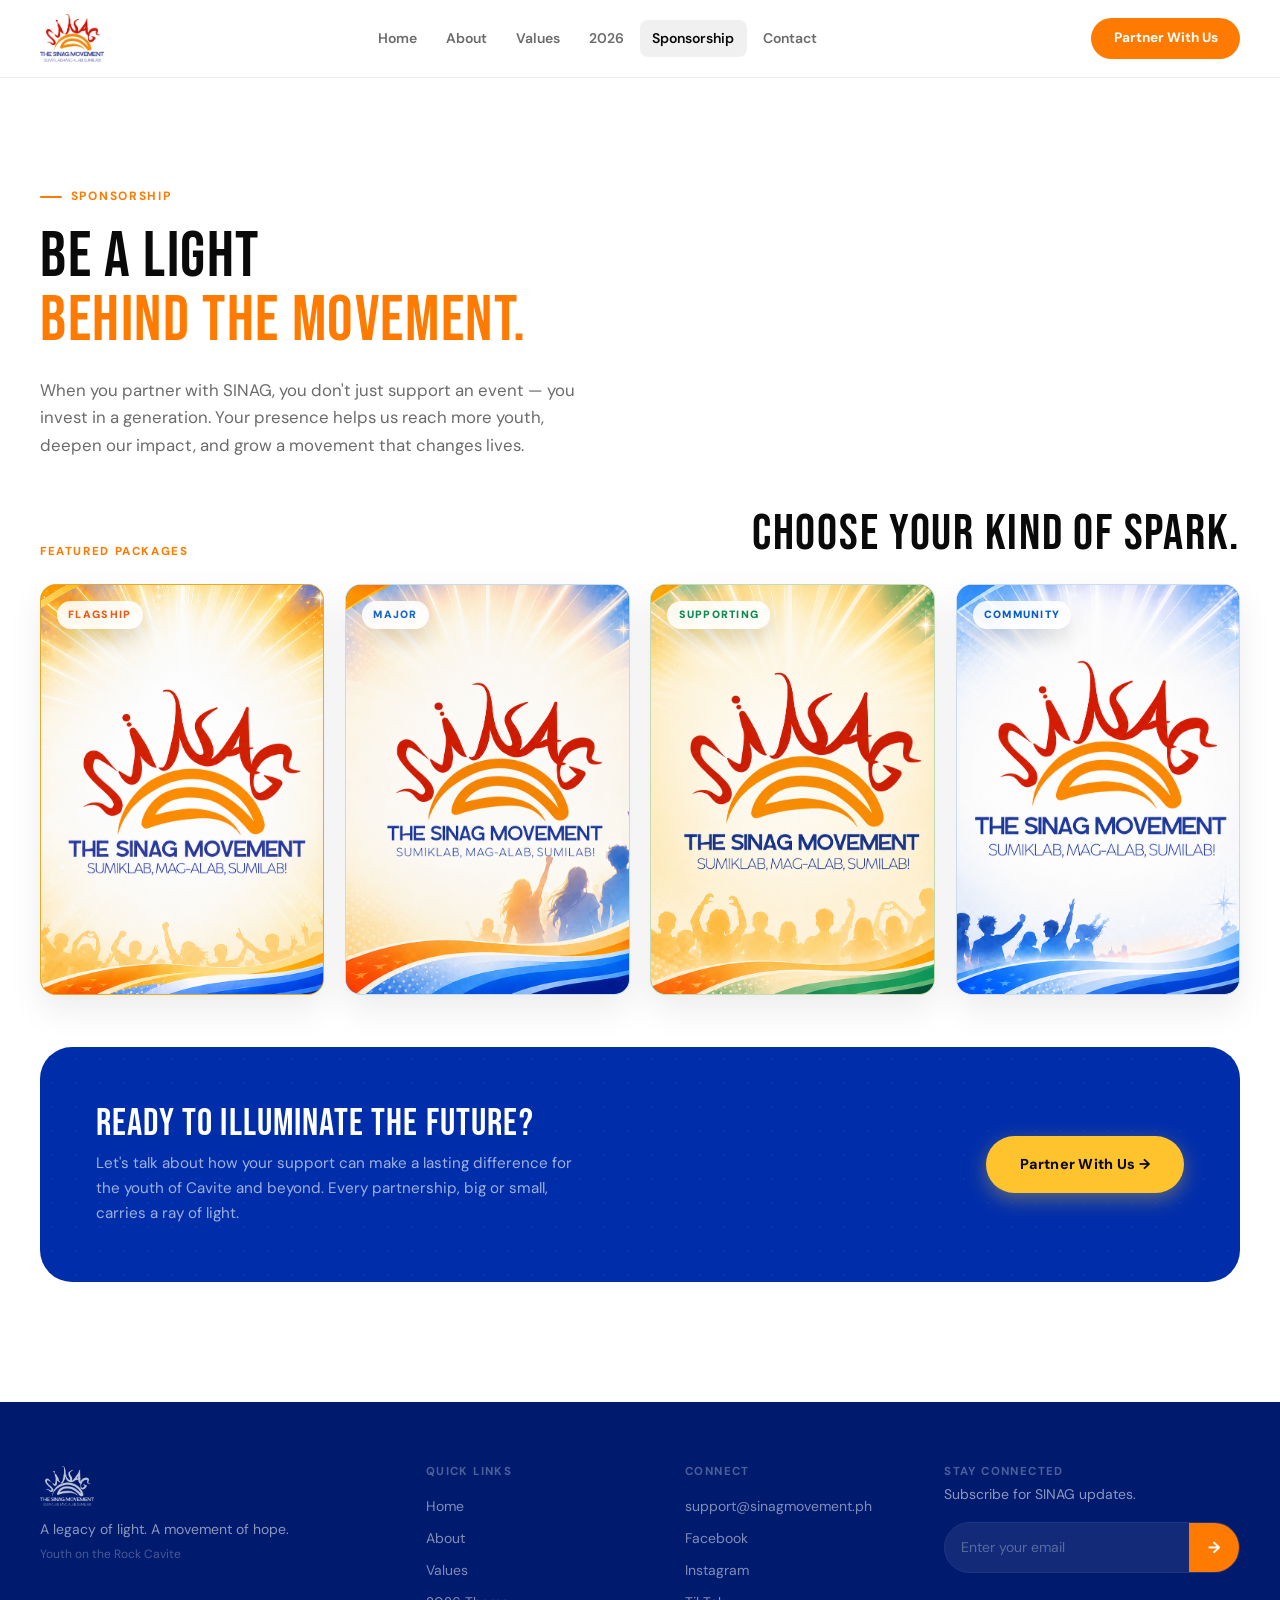
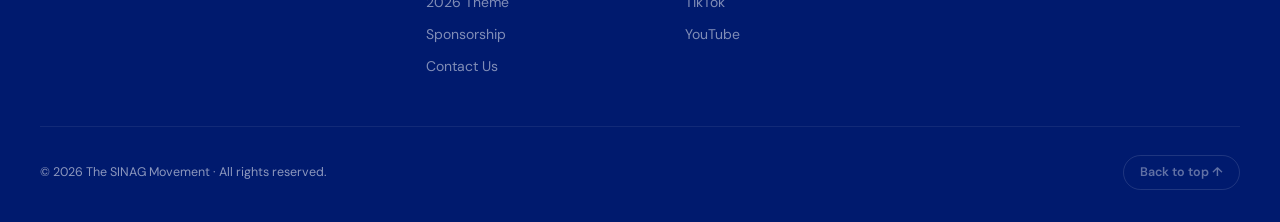
==== commit 8a8b1d8a: "Update the sponsorship" ====
--- a/sponsorship.html
+++ b/sponsorship.html
@@ -7,7 +7,7 @@
   <meta name="description" content="Partner with SINAG 2026 and invest in a generation. Your support powers concerts, mentorship, advocacy, and creative platforms for the youth." />
   <link rel="preconnect" href="https://fonts.googleapis.com" />
   <link rel="preconnect" href="https://fonts.gstatic.com" crossorigin />
-  <link href="https://fonts.googleapis.com/css2?family=Bebas+Neue&family=DM+Sans:ital,opsz,wght@0,9..40,300;0,9..40,400;0,9..40,500;0,9..40,600;0,9..40,700;1,9..40,400&display=swap" rel="stylesheet" />
+  <link href="https://fonts.googleapis.com/css2?family=Bebas+Neue&amp;family=DM+Sans:ital,opsz,wght@0,9..40,300;0,9..40,400;0,9..40,500;0,9..40,600;0,9..40,700;1,9..40,400&amp;display=swap" rel="stylesheet" />
   <link rel="stylesheet" href="styles.css" />
 </head>
 <body>
@@ -47,27 +47,75 @@
           <p class="section-lead">When you partner with SINAG, you don't just support an event — you invest in a generation. Your presence helps us reach more youth, deepen our impact, and grow a movement that changes lives.</p>
         </div>
 
-        <div class="sponsor-impact-grid">
-          <div class="sponsor-impact reveal">
-            <span class="sponsor-impact__icon">♪</span>
-            <h3>Concert &amp; Events</h3>
-            <p>Help bring young people together through music, storytelling, and shared experiences that spark lasting change in a community.</p>
-          </div>
-          <div class="sponsor-impact reveal">
-            <span class="sponsor-impact__icon">◎</span>
-            <h3>Mentorship Programs</h3>
-            <p>Support life groups and mentorship circles that equip youth with guidance, skill, and a deep sense of belonging and purpose.</p>
-          </div>
-          <div class="sponsor-impact reveal">
-            <span class="sponsor-impact__icon">◈</span>
-            <h3>Advocacy Campaigns</h3>
-            <p>Back youth-led campaigns that address real issues and empower young voices to lead meaningful change in their communities.</p>
-          </div>
-          <div class="sponsor-impact reveal">
-            <span class="sponsor-impact__icon">✦</span>
-            <h3>Creative Platforms</h3>
-            <p>Enable creative spaces where young people connect, express, and build the confidence they need to shine in their purpose.</p>
-          </div>
+        <div class="sponsor-shop-header">
+          <span class="sponsor-shop-header__label">Featured Packages</span>
+          <h3>Choose your kind of spark.</h3>
+        </div>
+
+        <div class="sponsor-package-grid">
+          <article class="sponsor-package sponsor-package--platinum reveal">
+            <a href="contact.html" class="sponsor-package__visual" aria-label="Ask about the Flame Builder sponsorship package">
+              <span class="sponsor-package__badge">Flagship</span>
+              <figure class="sponsor-package__figure">
+                <img class="sponsor-package__image sponsor-package__image--base" src="assets/sponsorship/Flame%20Builder.png" alt="Flame Builder sponsorship package" loading="lazy" />
+                <img class="sponsor-package__image sponsor-package__image--hover" src="assets/sponsorship/Flame%20Builder.png" alt="" loading="lazy" />
+              </figure>
+              <div class="sponsor-package__hover-copy" aria-hidden="true">
+                <p class="sponsor-package__tier">Platinum · Php 51,000+</p>
+                <h3>Flame Builder</h3>
+                <p>Lead the brightest SINAG moments and stand with a youth movement built for purpose, music, and hope.</p>
+                <span class="sponsor-package__action">Start a flagship partnership</span>
+              </div>
+            </a>
+          </article>
+
+          <article class="sponsor-package sponsor-package--gold reveal reveal--delay-1">
+            <a href="contact.html" class="sponsor-package__visual" aria-label="Ask about the Hope Giver sponsorship package">
+              <span class="sponsor-package__badge">Major</span>
+              <figure class="sponsor-package__figure">
+                <img class="sponsor-package__image sponsor-package__image--base" src="assets/sponsorship/Hope%20Giver.png" alt="Hope Giver sponsorship package" loading="lazy" />
+                <img class="sponsor-package__image sponsor-package__image--hover" src="assets/sponsorship/Hope%20Giver.png" alt="" loading="lazy" />
+              </figure>
+              <div class="sponsor-package__hover-copy" aria-hidden="true">
+                <p class="sponsor-package__tier">Gold · Php 21,000 - 50,000</p>
+                <h3>Hope Giver</h3>
+                <p>Fuel the crowd experience with generous visibility and a message of encouragement before, during, and after the gathering.</p>
+                <span class="sponsor-package__action">Give hope with us</span>
+              </div>
+            </a>
+          </article>
+
+          <article class="sponsor-package sponsor-package--silver reveal reveal--delay-2">
+            <a href="contact.html" class="sponsor-package__visual" aria-label="Ask about the Impact Ally sponsorship package">
+              <span class="sponsor-package__badge">Supporting</span>
+              <figure class="sponsor-package__figure">
+                <img class="sponsor-package__image sponsor-package__image--base" src="assets/sponsorship/Impact%20Ally%20or%20Partner.png" alt="Impact Ally sponsorship package" loading="lazy" />
+                <img class="sponsor-package__image sponsor-package__image--hover" src="assets/sponsorship/Impact%20Ally%20or%20Partner.png" alt="" loading="lazy" />
+              </figure>
+              <div class="sponsor-package__hover-copy" aria-hidden="true">
+                <p class="sponsor-package__tier">Silver · Php 10,000 - 20,000</p>
+                <h3>Impact Ally</h3>
+                <p>Help carry the mission forward with focused exposure and a clear place in the SINAG story.</p>
+                <span class="sponsor-package__action">Become an impact ally</span>
+              </div>
+            </a>
+          </article>
+
+          <article class="sponsor-package sponsor-package--community reveal reveal--delay-3">
+            <a href="contact.html" class="sponsor-package__visual" aria-label="Ask about the Community Ray sponsorship package">
+              <span class="sponsor-package__badge">Community</span>
+              <figure class="sponsor-package__figure">
+                <img class="sponsor-package__image sponsor-package__image--base" src="assets/sponsorship/Spark%20Sponsor.png" alt="Community Ray sponsorship package" loading="lazy" />
+                <img class="sponsor-package__image sponsor-package__image--hover" src="assets/sponsorship/Spark%20Sponsor.png" alt="" loading="lazy" />
+              </figure>
+              <div class="sponsor-package__hover-copy" aria-hidden="true">
+                <p class="sponsor-package__tier">Below Php 10,000 or in-kind</p>
+                <h3>Community Ray</h3>
+                <p>Every helpful hand adds light. Give what you can and be part of the impact around SINAG 2026.</p>
+                <span class="sponsor-package__action">Offer community support</span>
+              </div>
+            </a>
+          </article>
         </div>
 
         <div class="sponsor-cta-band">
--- a/styles.css
+++ b/styles.css
@@ -712,38 +712,197 @@
 /* =============================================================
    SPONSORSHIP
    ============================================================= */
-.sponsor-header { max-width: 680px; margin-bottom: 4rem; }
-
-.sponsor-impact-grid {
+.sponsor-header { max-width: 720px; margin-bottom: 3rem; }
+
+.sponsor-shop-header {
+  display: flex;
+  align-items: end;
+  justify-content: space-between;
+  gap: 1.5rem;
+  margin-bottom: 1.4rem;
+}
+.sponsor-shop-header__label {
+  font-size: .72rem;
+  font-weight: 800;
+  letter-spacing: .14em;
+  text-transform: uppercase;
+  color: var(--orange);
+}
+.sponsor-shop-header h3 {
+  font-family: var(--font-display);
+  font-size: clamp(2rem, 4vw, 3.1rem);
+  font-weight: 400;
+  letter-spacing: .035em;
+  color: var(--ink);
+  margin: 0;
+}
+
+.sponsor-package-grid {
   display: grid;
-  grid-template-columns: repeat(4, 1fr);
-  gap: 1.25rem;
-  margin-bottom: 3rem;
-}
-
-.sponsor-impact {
+  grid-template-columns: repeat(4, minmax(0, 1fr));
+  gap: 1.3rem;
+  margin-bottom: 3.25rem;
+}
+
+.sponsor-package {
+  position: relative;
+  background: var(--package-bg);
+  border: 1px solid rgba(0,0,0,.08);
+  border-radius: var(--r-md);
+  overflow: hidden;
+  box-shadow: 0 14px 34px rgba(0,0,0,.08);
+  transition: transform .3s ease, box-shadow .3s ease, border-color .3s ease;
+}
+.sponsor-package:hover {
+  transform: translateY(-8px);
+  border-color: rgba(0,0,0,.14);
+  box-shadow: 0 26px 56px rgba(0,0,0,.14);
+}
+
+.sponsor-package__visual {
+  position: relative;
+  display: block;
+  aspect-ratio: 3 / 4.35;
+  min-height: 0;
+  overflow: hidden;
+  isolation: isolate;
+  background: var(--package-panel);
+}
+
+.sponsor-package__badge {
+  position: absolute;
+  top: 1rem;
+  left: 1rem;
+  padding: .35rem .7rem;
+  border-radius: var(--r-pill);
+  background: rgba(255,255,255,.88);
+  color: var(--package-panel);
+  font-size: .66rem;
+  font-weight: 900;
+  letter-spacing: .12em;
+  text-transform: uppercase;
+  z-index: 4;
+  box-shadow: 0 10px 22px rgba(0,0,0,.12);
+}
+
+.sponsor-package__figure {
+  position: relative;
+  width: 100%;
+  height: 100%;
+  margin: 0;
+  overflow: hidden;
+  transition: height .5s ease;
+  z-index: 2;
+}
+.sponsor-package:hover .sponsor-package__figure {
+  height: 57%;
+}
+
+.sponsor-package__image {
+  position: absolute;
+  top: -7%;
+  left: -7%;
+  width: 114%;
+  height: 114%;
+  max-width: none;
+  object-fit: cover;
+  object-position: center;
+  transition: opacity .3s ease, transform .5s ease, filter .42s ease;
+}
+.sponsor-package__image--base {
+  opacity: 1;
+  transform: none;
+  z-index: 1;
+}
+.sponsor-package__image--hover {
+  opacity: 0;
+  transform: translateY(100%);
+  filter: saturate(1.08) contrast(1.04);
+  z-index: 2;
+  clip-path: polygon(100% 0%,0% 0%,0% 86.67%,2% 86.50%,4% 86.03%,6% 85.29%,8% 84.36%,10% 83.33%,12% 82.30%,14% 81.37%,16% 80.64%,18% 80.16%,20% 80%,22% 80.16%,24% 80.64%,26% 81.37%,28% 82.30%,30% 83.33%,32% 84.36%,34% 85.29%,36% 86.03%,38% 86.50%,40% 86.67%,42% 86.50%,44% 86.03%,46% 85.29%,48% 84.36%,50% 83.33%,52% 82.30%,54% 81.37%,56% 80.64%,58% 80.16%,60% 80%,62% 80.16%,64% 80.64%,66% 81.37%,68% 82.30%,70% 83.33%,72% 84.36%,74% 85.29%,76% 86.03%,78% 86.50%,80% 86.67%,82% 86.50%,84% 86.03%,86% 85.29%,88% 84.36%,90% 83.33%,92% 82.30%,94% 81.37%,96% 80.64%,98% 80.16%,100% 80%);
+}
+.sponsor-package:hover .sponsor-package__image--base {
+  opacity: 0;
+}
+.sponsor-package:hover .sponsor-package__image--hover {
+  opacity: 1;
+  transform: translateY(0);
+}
+
+.sponsor-package__hover-copy {
+  position: absolute;
+  left: 0;
+  right: 0;
+  bottom: 0;
+  height: 53%;
+  overflow: hidden;
+  display: flex;
+  flex-direction: column;
+  justify-content: center;
+  align-items: center;
+  gap: .32rem;
+  padding: 2.85rem 1.15rem 1.35rem;
+  background: var(--package-panel);
+  color: var(--white);
+  text-align: center;
+  opacity: 0;
+  transform: translateY(100%);
+  transition: opacity .5s ease, transform .5s ease;
+  z-index: 1;
+}
+.sponsor-package:hover .sponsor-package__hover-copy {
+  opacity: 1;
+  transform: translateY(0);
+}
+
+.sponsor-package__hover-copy .sponsor-package__tier {
+  color: rgba(255,255,255,.76);
+  font-size: .62rem;
+  font-weight: 900;
+  letter-spacing: .1em;
+  text-transform: uppercase;
+  margin-bottom: .2rem;
+}
+.sponsor-package__hover-copy h3 {
+  font-family: var(--font-display);
+  font-size: 1.35rem;
+  font-weight: 400;
+  letter-spacing: .04em;
+  line-height: 1;
+  margin-bottom: .48rem;
+}
+.sponsor-package__hover-copy > p:not(.sponsor-package__tier) {
+  max-width: 27ch;
+  margin: 0 auto 1.05rem;
+  color: rgba(255,255,255,.92);
+  font-size: .74rem;
+  font-weight: 600;
+  line-height: 1.38;
+}
+.sponsor-package__action {
+  display: inline-flex;
+  align-items: center;
+  justify-content: center;
+  min-height: 40px;
+  padding: .6rem 1.05rem;
+  border-radius: var(--r-pill);
+  background: rgba(255,255,255,.92);
+  color: var(--package-panel);
+  font-size: .68rem;
+  font-weight: 900;
+  text-align: center;
+  line-height: 1.2;
+  transition: background .2s ease, transform .2s ease;
+}
+.sponsor-package__action:hover {
   background: var(--white);
-  border-radius: var(--r-xl);
-  padding: 2.25rem 1.75rem;
-  box-shadow: var(--sh-md);
-  border: 1.5px solid var(--line);
-  transition: transform .2s ease, box-shadow .2s ease;
-}
-.sponsor-impact:hover { transform: translateY(-5px); box-shadow: var(--sh-lg); }
-
-.sponsor-impact__icon {
-  font-size: 1.6rem;
-  color: var(--orange);
-  margin-bottom: 1.1rem;
-  display: block;
-}
-.sponsor-impact h3 {
-  font-family: var(--font-display);
-  font-size: 1.35rem; font-weight: 400;
-  letter-spacing: .04em; color: var(--ink);
-  margin-bottom: .5rem;
-}
-.sponsor-impact p { font-size: .88rem; color: var(--muted); line-height: 1.65; margin: 0; }
+  transform: translateY(-1px);
+}
+
+.sponsor-package--platinum { --package-bg: #f6b92f; --package-panel: #e85b18; }
+.sponsor-package--gold { --package-bg: #d8efff; --package-panel: #1568c6; }
+.sponsor-package--silver { --package-bg: #d7edc3; --package-panel: #0c8a55; }
+.sponsor-package--community { --package-bg: #dcefff; --package-panel: #075dcc; }
 
 .sponsor-cta-band {
   background: var(--blue);
@@ -774,7 +933,7 @@
   font-size: .95rem; color: rgba(255,255,255,.62);
   margin: 0; max-width: 500px; line-height: 1.65;
 }
-.sponsor-cta-band .btn { position: relative; flex-shrink: 0; }
+.sponsor-cta-band .btn { position: relative; flex-shrink: 0; width: auto; }
 
 /* =============================================================
    CONTACT
@@ -1326,7 +1485,7 @@
 @media (max-width: 1024px) {
   .sinag-grid          { grid-template-columns: repeat(3, 1fr); }
   .footer-grid         { grid-template-columns: 1fr 1fr; gap: 2rem; }
-  .sponsor-impact-grid { grid-template-columns: repeat(2, 1fr); }
+  .sponsor-package-grid { grid-template-columns: repeat(2, 1fr); }
   .vc-grid             { grid-template-columns: repeat(3, 1fr); }
 }
 
@@ -1349,9 +1508,10 @@
   .sinag-grid           { grid-template-columns: repeat(2, 1fr); }
   .values-grid          { grid-template-columns: 1fr; }
   .theme-container      { grid-template-columns: 1fr; gap: 3rem; }
-  .sponsor-impact-grid  { grid-template-columns: 1fr 1fr; }
+  .sponsor-package-grid { grid-template-columns: 1fr 1fr; }
   .sponsor-cta-band     { flex-direction: column; text-align: center; padding: 2.5rem; }
   .sponsor-cta-band__content p { max-width: 100%; }
+  .sponsor-cta-band .btn { width: 100%; }
   .contact-grid         { grid-template-columns: 1fr; gap: 3rem; }
   .form-row             { grid-template-columns: 1fr; }
   .footer-grid          { grid-template-columns: 1fr 1fr; }
@@ -1369,7 +1529,9 @@
   .hero           { padding: 100px 0 80px; margin: 0 .75rem .75rem; border-radius: var(--r-lg); }
   .hero__headline { font-size: clamp(3.5rem, 14vw, 5.5rem); }
   .sinag-grid           { grid-template-columns: 1fr; }
-  .sponsor-impact-grid  { grid-template-columns: 1fr; }
+  .sponsor-shop-header  { display: block; }
+  .sponsor-package-grid { grid-template-columns: 1fr; }
+  .sponsor-package__visual { min-height: 230px; }
   .theme-methods        { flex-direction: column; }
   .callout-band__line   { font-size: 1.2rem; }
   .footer-grid          { grid-template-columns: 1fr; }
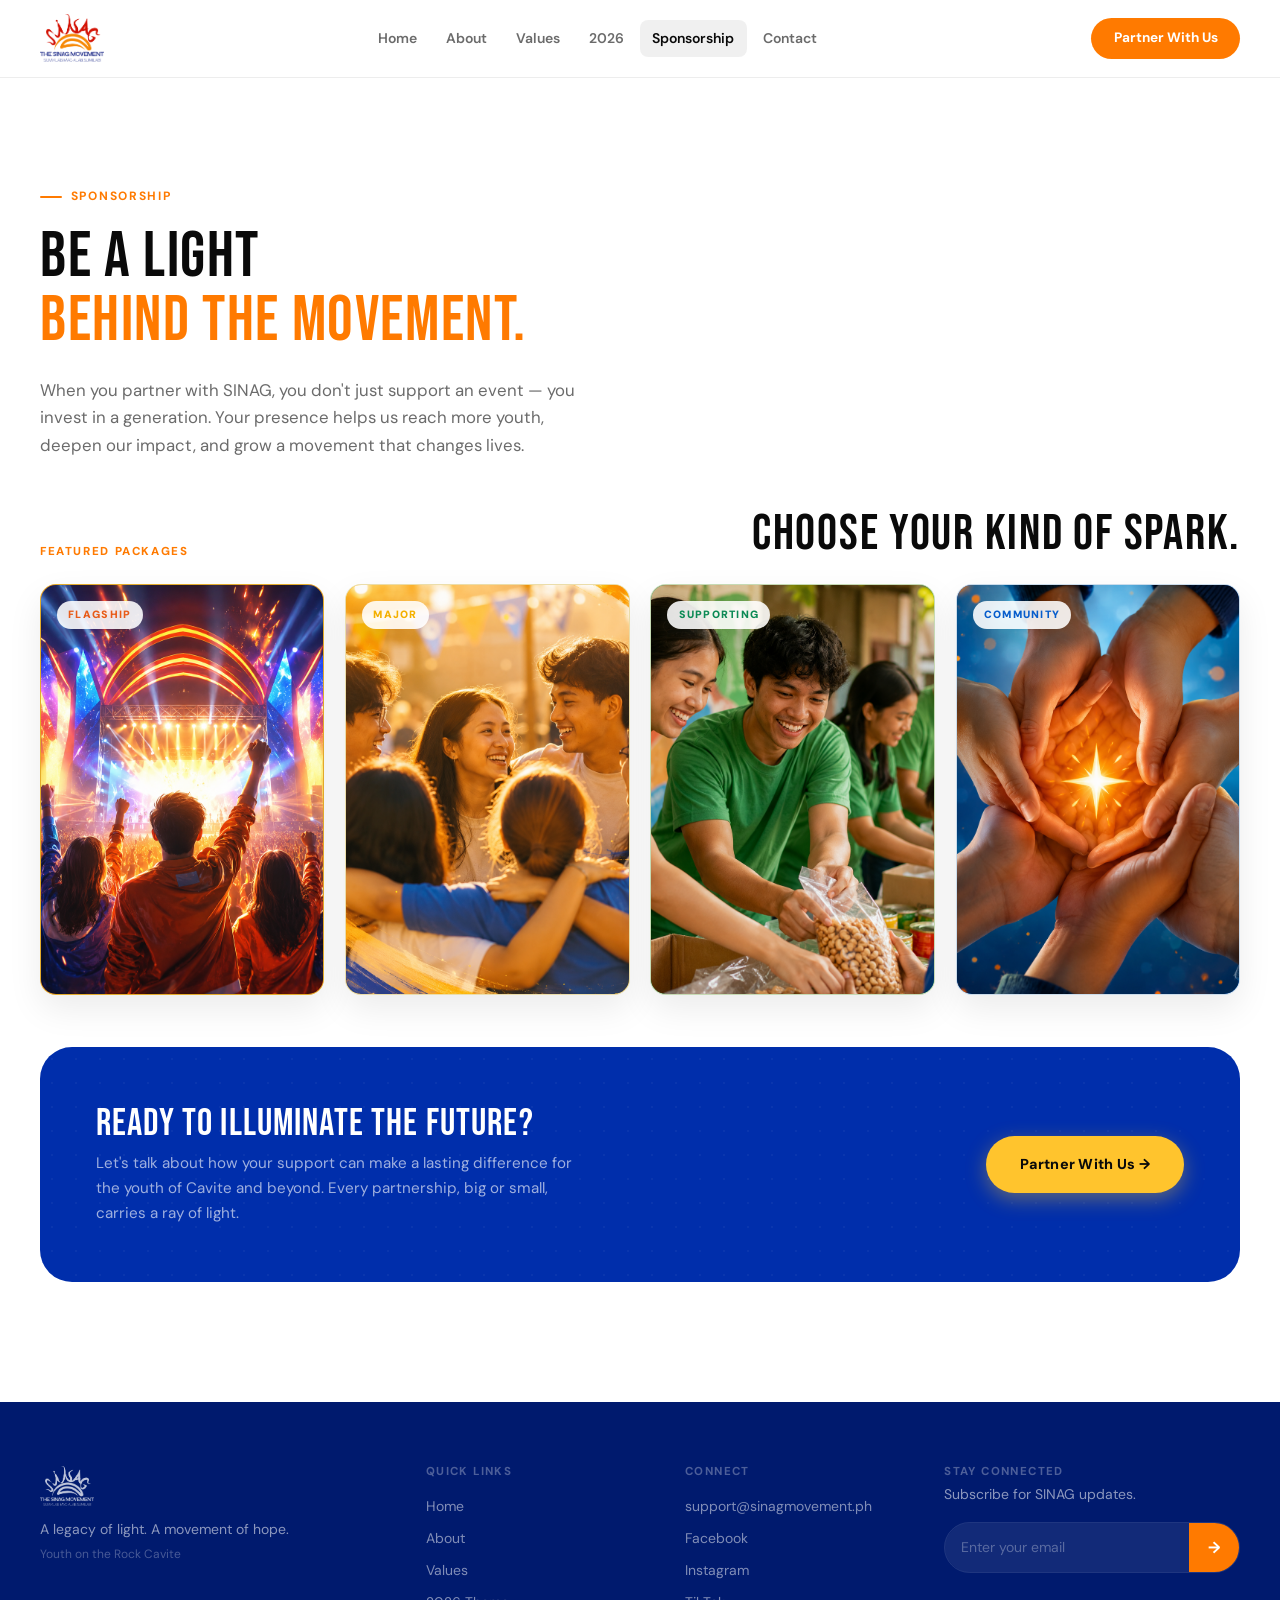
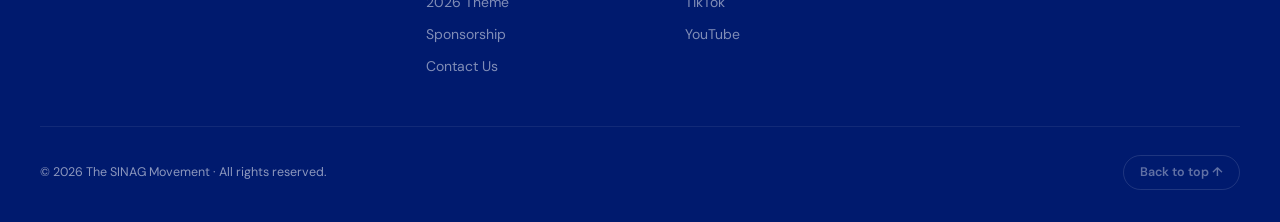
==== commit 2e279dd5: "Update Sponsorship Page" ====
--- a/sponsorship.html
+++ b/sponsorship.html
@@ -57,8 +57,8 @@
             <a href="contact.html" class="sponsor-package__visual" aria-label="Ask about the Flame Builder sponsorship package">
               <span class="sponsor-package__badge">Flagship</span>
               <figure class="sponsor-package__figure">
-                <img class="sponsor-package__image sponsor-package__image--base" src="assets/sponsorship/Flame%20Builder.png" alt="Flame Builder sponsorship package" loading="lazy" />
-                <img class="sponsor-package__image sponsor-package__image--hover" src="assets/sponsorship/Flame%20Builder.png" alt="" loading="lazy" />
+                <img class="sponsor-package__image sponsor-package__image--base" src="assets/sponsorship/FlameBuilder.png" alt="Flame Builder sponsorship package" loading="lazy" />
+                <img class="sponsor-package__image sponsor-package__image--hover" src="assets/sponsorship/FlameBuilderHover.png" alt="" loading="lazy" />
               </figure>
               <div class="sponsor-package__hover-copy" aria-hidden="true">
                 <p class="sponsor-package__tier">Platinum · Php 51,000+</p>
@@ -73,8 +73,8 @@
             <a href="contact.html" class="sponsor-package__visual" aria-label="Ask about the Hope Giver sponsorship package">
               <span class="sponsor-package__badge">Major</span>
               <figure class="sponsor-package__figure">
-                <img class="sponsor-package__image sponsor-package__image--base" src="assets/sponsorship/Hope%20Giver.png" alt="Hope Giver sponsorship package" loading="lazy" />
-                <img class="sponsor-package__image sponsor-package__image--hover" src="assets/sponsorship/Hope%20Giver.png" alt="" loading="lazy" />
+                <img class="sponsor-package__image sponsor-package__image--base" src="assets/sponsorship/HopeGiver.png" alt="Hope Giver sponsorship package" loading="lazy" />
+                <img class="sponsor-package__image sponsor-package__image--hover" src="assets/sponsorship/HopeGiverHover.png" alt="" loading="lazy" />
               </figure>
               <div class="sponsor-package__hover-copy" aria-hidden="true">
                 <p class="sponsor-package__tier">Gold · Php 21,000 - 50,000</p>
@@ -89,8 +89,8 @@
             <a href="contact.html" class="sponsor-package__visual" aria-label="Ask about the Impact Ally sponsorship package">
               <span class="sponsor-package__badge">Supporting</span>
               <figure class="sponsor-package__figure">
-                <img class="sponsor-package__image sponsor-package__image--base" src="assets/sponsorship/Impact%20Ally%20or%20Partner.png" alt="Impact Ally sponsorship package" loading="lazy" />
-                <img class="sponsor-package__image sponsor-package__image--hover" src="assets/sponsorship/Impact%20Ally%20or%20Partner.png" alt="" loading="lazy" />
+                <img class="sponsor-package__image sponsor-package__image--base" src="assets/sponsorship/ImpactAllyPartner.png" alt="Impact Ally sponsorship package" loading="lazy" />
+                <img class="sponsor-package__image sponsor-package__image--hover" src="assets/sponsorship/ImpactAllyPartnerHover.png" alt="" loading="lazy" />
               </figure>
               <div class="sponsor-package__hover-copy" aria-hidden="true">
                 <p class="sponsor-package__tier">Silver · Php 10,000 - 20,000</p>
@@ -105,8 +105,8 @@
             <a href="contact.html" class="sponsor-package__visual" aria-label="Ask about the Community Ray sponsorship package">
               <span class="sponsor-package__badge">Community</span>
               <figure class="sponsor-package__figure">
-                <img class="sponsor-package__image sponsor-package__image--base" src="assets/sponsorship/Spark%20Sponsor.png" alt="Community Ray sponsorship package" loading="lazy" />
-                <img class="sponsor-package__image sponsor-package__image--hover" src="assets/sponsorship/Spark%20Sponsor.png" alt="" loading="lazy" />
+                <img class="sponsor-package__image sponsor-package__image--base" src="assets/sponsorship/SparkSponsor.png" alt="Community Ray sponsorship package" loading="lazy" />
+                <img class="sponsor-package__image sponsor-package__image--hover" src="assets/sponsorship/SparkSponsorHover.png" alt="" loading="lazy" />
               </figure>
               <div class="sponsor-package__hover-copy" aria-hidden="true">
                 <p class="sponsor-package__tier">Below Php 10,000 or in-kind</p>
--- a/styles.css
+++ b/styles.css
@@ -900,7 +900,7 @@
 }
 
 .sponsor-package--platinum { --package-bg: #f6b92f; --package-panel: #e85b18; }
-.sponsor-package--gold { --package-bg: #d8efff; --package-panel: #1568c6; }
+.sponsor-package--gold { --package-bg: #fff0b8; --package-panel: #f4b000; }
 .sponsor-package--silver { --package-bg: #d7edc3; --package-panel: #0c8a55; }
 .sponsor-package--community { --package-bg: #dcefff; --package-panel: #075dcc; }
 
@@ -1490,14 +1490,31 @@
 }
 
 @media (max-width: 900px) {
+  .nav { gap: 1rem; justify-content: space-between; }
+  .nav__logo,
+  .nav__hamburger {
+    position: relative;
+    z-index: 202;
+  }
+  .nav__logo img { height: 42px; }
   .nav__links { display: none; }
   .nav__links.open {
     display: flex; flex-direction: column; align-items: flex-start;
     position: fixed; inset: 0;
     background: rgba(255,255,255,.98); backdrop-filter: blur(20px);
-    padding: 5.5rem 2rem 2rem; z-index: 199; overflow-y: auto; gap: 0;
+    min-height: 100dvh;
+    padding: 6.25rem 1.25rem 2rem;
+    z-index: 201;
+    overflow-y: auto;
+    gap: .25rem;
   }
-  .nav__links.open a { font-size: 1.5rem; padding: .85rem 1rem; width: 100%; border-radius: var(--r-md); color: var(--ink); }
+  .nav__links.open a {
+    font-size: 1.35rem;
+    padding: .9rem 1rem;
+    width: 100%;
+    border-radius: var(--r-md);
+    color: var(--ink);
+  }
   .nav__hamburger  { display: flex; }
   .nav > .nav__cta { display: none; }
 
